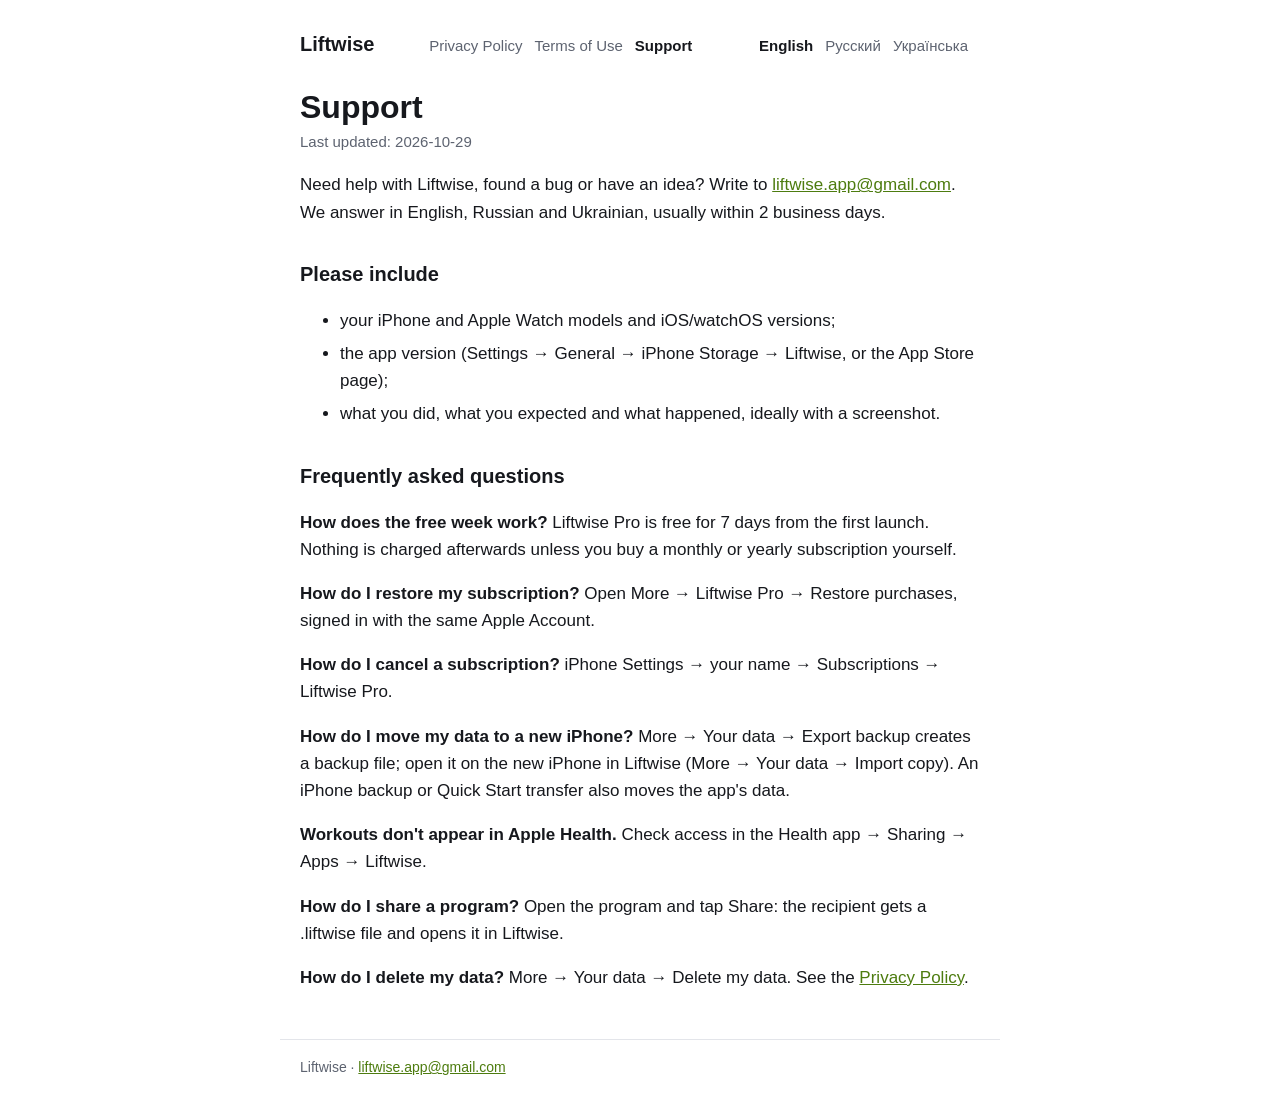
==== en/support/index.html @ 2d19c311 "Publish Liftwise privacy policy, terms and support pages" ====
<!doctype html>
<html lang="en">
<head>
<meta charset="utf-8">
<meta name="viewport" content="width=device-width, initial-scale=1">
<title>Support — Liftwise</title>
<link rel="alternate" hreflang="en" href="https://evgeniyshvetss.github.io/liftwise/en/support/"><link rel="alternate" hreflang="ru" href="https://evgeniyshvetss.github.io/liftwise/ru/support/"><link rel="alternate" hreflang="uk" href="https://evgeniyshvetss.github.io/liftwise/uk/support/">
<link rel="stylesheet" href="../../style.css">
</head>
<body>
<header><a class="brand" href="../">Liftwise</a><nav><a href="../privacy/">Privacy Policy</a><a href="../terms/">Terms of Use</a><a href="../support/" aria-current=page>Support</a></nav><div class="langs"><a href="../../en/support/" hreflang="en" lang="en" aria-current=true>English</a><a href="../../ru/support/" hreflang="ru" lang="ru">Русский</a><a href="../../uk/support/" hreflang="uk" lang="uk">Українська</a></div></header>
<main>
<h1>Support</h1>
<p class="updated">Last updated: 2026-10-29</p>
<p>Need help with Liftwise, found a bug or have an idea? Write to <a href="mailto:liftwise.app@gmail.com">liftwise.app@gmail.com</a>. We answer in English, Russian and Ukrainian, usually within 2 business days.</p>
<h2>Please include</h2>
<ul><li>your iPhone and Apple Watch models and iOS/watchOS versions;</li><li>the app version (Settings → General → iPhone Storage → Liftwise, or the App Store page);</li><li>what you did, what you expected and what happened, ideally with a screenshot.</li></ul>
<h2>Frequently asked questions</h2>
<p><strong>How does the free week work?</strong> Liftwise Pro is free for 7 days from the first launch. Nothing is charged afterwards unless you buy a monthly or yearly subscription yourself.</p>
<p><strong>How do I restore my subscription?</strong> Open More → Liftwise Pro → Restore purchases, signed in with the same Apple Account.</p>
<p><strong>How do I cancel a subscription?</strong> iPhone Settings → your name → Subscriptions → Liftwise Pro.</p>
<p><strong>How do I move my data to a new iPhone?</strong> More → Your data → Export backup creates a backup file; open it on the new iPhone in Liftwise (More → Your data → Import copy). An iPhone backup or Quick Start transfer also moves the app's data.</p>
<p><strong>Workouts don't appear in Apple Health.</strong> Check access in the Health app → Sharing → Apps → Liftwise.</p>
<p><strong>How do I share a program?</strong> Open the program and tap Share: the recipient gets a .liftwise file and opens it in Liftwise.</p>
<p><strong>How do I delete my data?</strong> More → Your data → Delete my data. See the <a href="../privacy/">Privacy Policy</a>.</p>
</main>
<footer>Liftwise · <a href="mailto:liftwise.app@gmail.com">liftwise.app@gmail.com</a></footer>
</body>
</html>
---- style.css ----
:root{color-scheme:light dark;--bg:#fff;--text:#16181d;--muted:#5d6370;--line:#e3e5ea;--accent:#4d7c0f}
@media (prefers-color-scheme:dark){:root{--bg:#0e0f12;--text:#eef0f3;--muted:#a3a9b5;--line:#262a31;--accent:#c6f432}}
*{box-sizing:border-box}
body{margin:0;background:var(--bg);color:var(--text);font:17px/1.6 -apple-system,BlinkMacSystemFont,"Segoe UI",Roboto,sans-serif}
main,header,footer{max-width:720px;margin:0 auto;padding:0 20px}
header{padding-top:28px;display:flex;flex-wrap:wrap;gap:8px 16px;align-items:baseline;justify-content:space-between}
.brand{font-weight:700;font-size:20px;color:var(--text);text-decoration:none}
nav a,.langs a{color:var(--muted);text-decoration:none;margin-right:12px;font-size:15px}
nav a[aria-current],.langs a[aria-current]{color:var(--text);font-weight:600}
h1{font-size:32px;line-height:1.2;margin:28px 0 4px}
h2{font-size:20px;margin:32px 0 8px}
.updated{color:var(--muted);font-size:15px;margin:0 0 16px}
a{color:var(--accent)}
li{margin:6px 0}
footer{color:var(--muted);font-size:14px;border-top:1px solid var(--line);margin-top:48px;padding-top:16px;padding-bottom:40px}
.pages{list-style:none;padding:0}.pages li{margin:12px 0;font-size:19px}
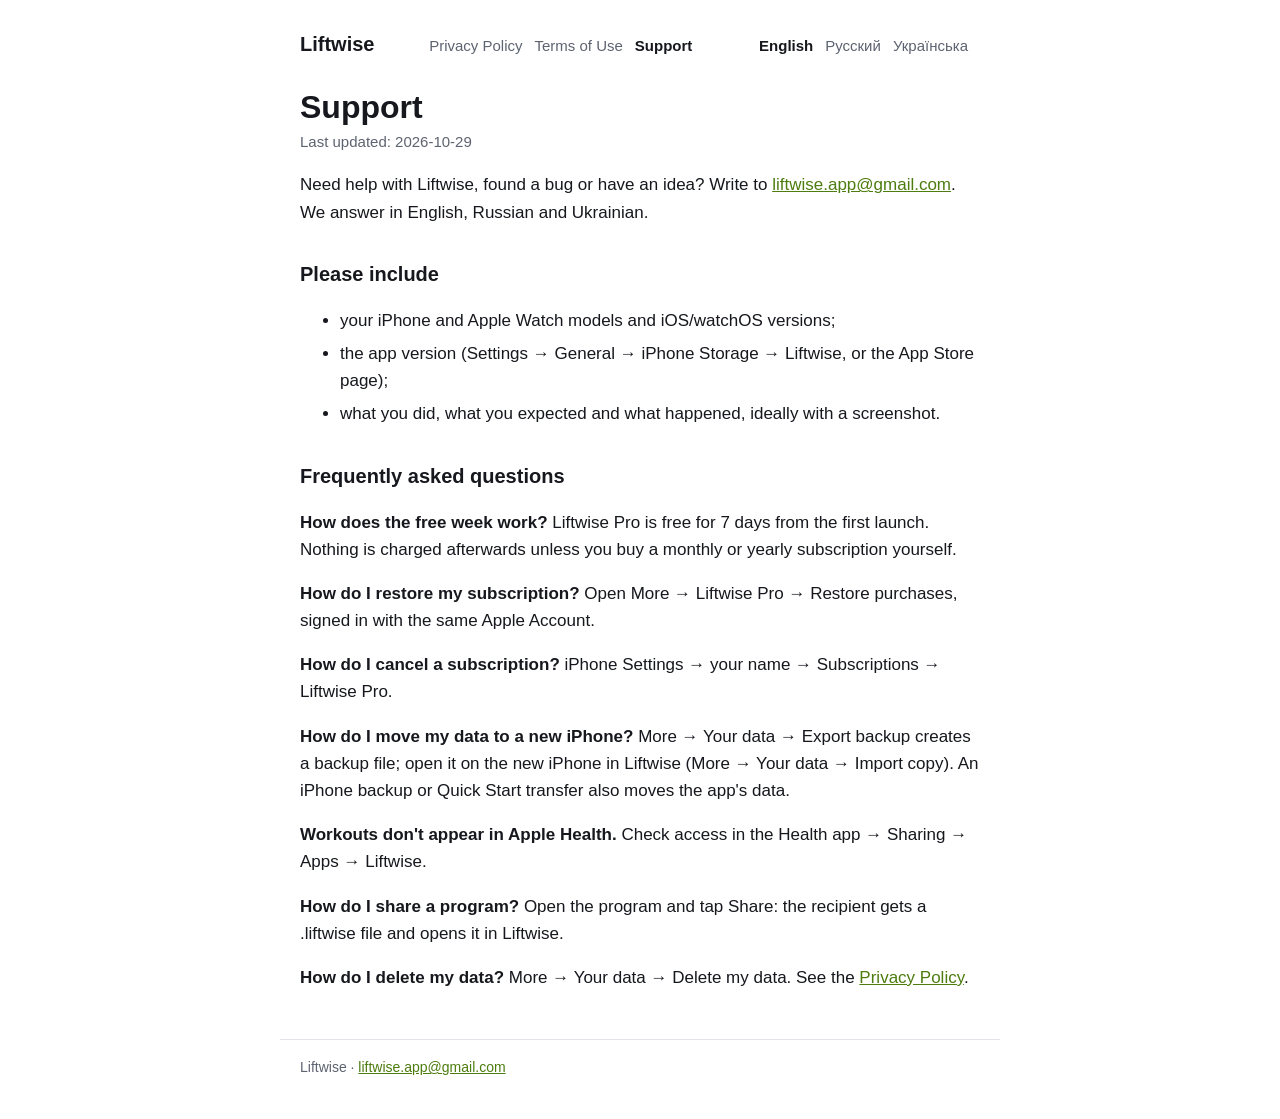
==== commit d8bd22a1: "Describe shared program contents and Health use accurately" ====
--- a/en/support/index.html
+++ b/en/support/index.html
@@ -12,7 +12,7 @@
 <main>
 <h1>Support</h1>
 <p class="updated">Last updated: 2026-10-29</p>
-<p>Need help with Liftwise, found a bug or have an idea? Write to <a href="mailto:liftwise.app@gmail.com">liftwise.app@gmail.com</a>. We answer in English, Russian and Ukrainian, usually within 2 business days.</p>
+<p>Need help with Liftwise, found a bug or have an idea? Write to <a href="mailto:liftwise.app@gmail.com">liftwise.app@gmail.com</a>. We answer in English, Russian and Ukrainian.</p>
 <h2>Please include</h2>
 <ul><li>your iPhone and Apple Watch models and iOS/watchOS versions;</li><li>the app version (Settings → General → iPhone Storage → Liftwise, or the App Store page);</li><li>what you did, what you expected and what happened, ideally with a screenshot.</li></ul>
 <h2>Frequently asked questions</h2>
